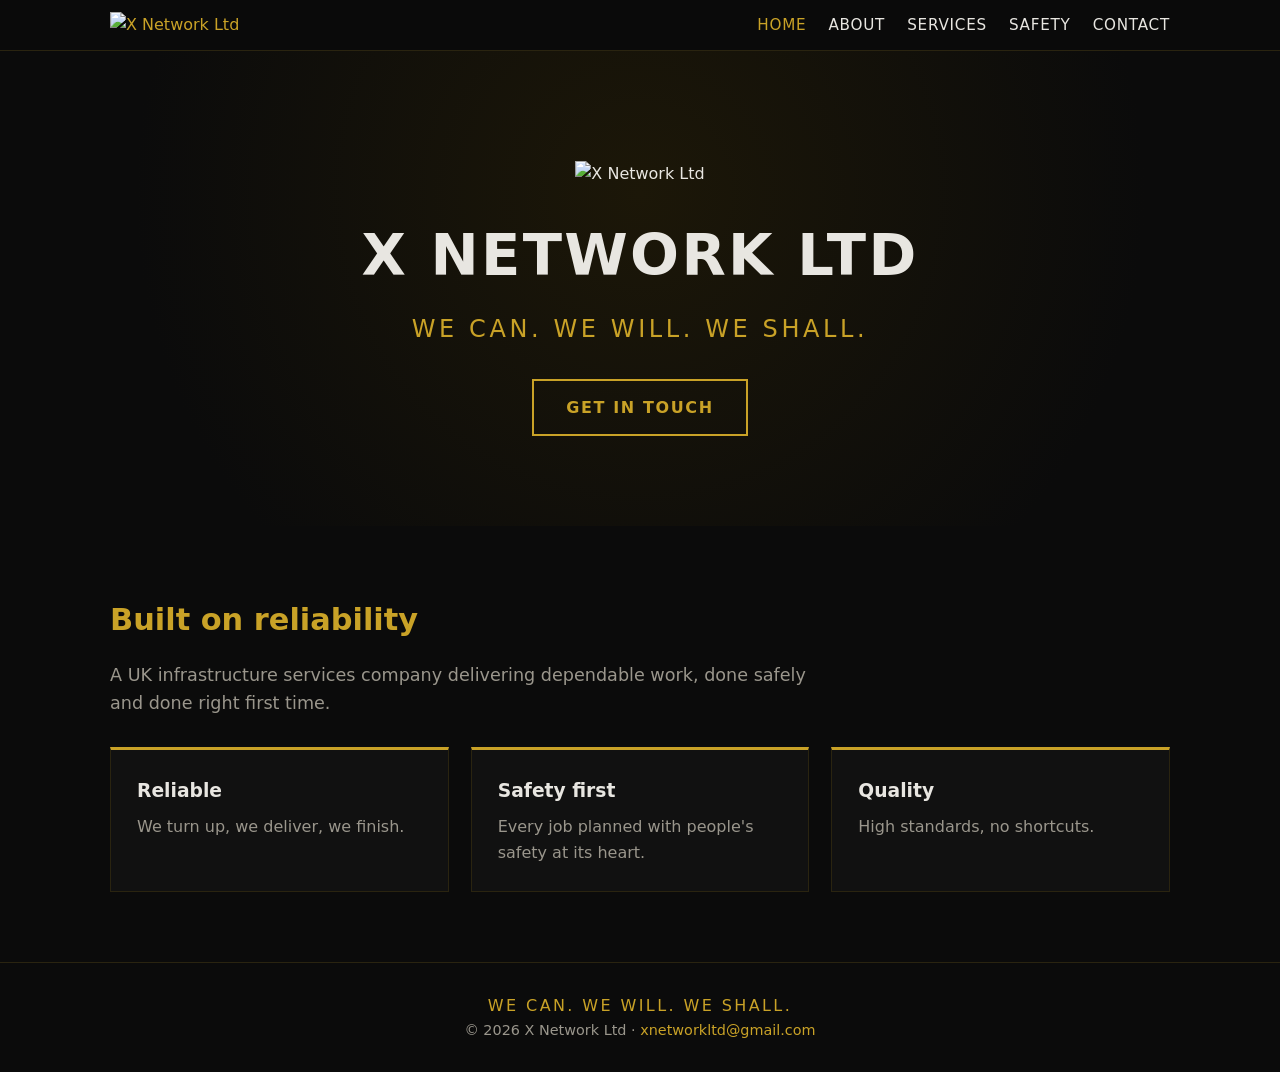
==== index.html @ 1fee2ac1 "Add X Network Ltd website" ====
<!doctype html><html lang="en-GB"><head><meta charset="utf-8"><meta name="viewport" content="width=device-width,initial-scale=1">
<title>Home | X Network Ltd</title><meta name="description" content="X Network Ltd. Reliable, safety-first infrastructure services. We can. We will. We shall.">
<link rel="icon" href="assets/logo.png"><link rel="stylesheet" href="assets/style.css">
<!-- X Ads pixel slot (account id: oftlz). Paste X's base pixel code here when Dave approves going live. Nothing loaded yet. -->
</head><body><header><div class="nav"><a href="index.html"><img src="assets/logo.png" alt="X Network Ltd"></a><ul><li><a href="index.html" class=on>Home</a></li><li><a href="about.html">About</a></li><li><a href="services.html">Services</a></li><li><a href="safety.html">Safety</a></li><li><a href="contact.html">Contact</a></li></ul></div></header>
<section class="hero"><img src="assets/logo.png" alt="X Network Ltd"><h1>X NETWORK LTD</h1><p class="motto">We can. We will. We shall.</p><a class="btn" href="contact.html">Get in touch</a></section><section class="wrap"><h2>Built on reliability</h2><p class="lead">A UK infrastructure services company delivering dependable work, done safely and done right first time.</p><div class=grid><div class="card"><h3>Reliable</h3><p>We turn up, we deliver, we finish.</p></div><div class="card"><h3>Safety first</h3><p>Every job planned with people's safety at its heart.</p></div><div class="card"><h3>Quality</h3><p>High standards, no shortcuts.</p></div></div></section>
<footer><p class="motto" style="font-size:1rem">We can. We will. We shall.</p><p>&copy; 2026 X Network Ltd &middot; <a href="mailto:xnetworkltd@gmail.com">xnetworkltd@gmail.com</a></p></footer></body></html>
---- assets/style.css ----
*{box-sizing:border-box;margin:0;padding:0}:root{--bk:#0b0b0b;--gd:#c9a227;--tx:#e8e6e1;--mu:#9a968c}
body{background:var(--bk);color:var(--tx);font-family:system-ui,-apple-system,Segoe UI,Roboto,Arial,sans-serif;line-height:1.6}
a{color:var(--gd);text-decoration:none}header{position:sticky;top:0;background:rgba(11,11,11,.95);border-bottom:1px solid #2a2410;z-index:9}
.nav{max-width:1100px;margin:auto;display:flex;align-items:center;justify-content:space-between;padding:12px 20px;flex-wrap:wrap;gap:10px}
.nav img{height:46px}.nav ul{list-style:none;display:flex;gap:22px;flex-wrap:wrap}.nav ul a{color:var(--tx);font-size:.95rem;letter-spacing:.05em;text-transform:uppercase}
.nav ul a:hover,.nav ul a.on{color:var(--gd)}
.hero{text-align:center;padding:110px 20px 90px;background:radial-gradient(circle at 50% 30%,#1c1708,#0b0b0b 70%)}
.hero img{width:min(320px,70%)}.hero h1{font-size:clamp(2rem,6vw,3.6rem);margin:24px 0 8px;letter-spacing:.04em}
.motto{color:var(--gd);font-size:clamp(1.1rem,3vw,1.5rem);letter-spacing:.15em;text-transform:uppercase}
.btn{display:inline-block;margin-top:30px;padding:14px 32px;border:2px solid var(--gd);color:var(--gd);text-transform:uppercase;letter-spacing:.1em;font-weight:600}
.btn:hover{background:var(--gd);color:var(--bk)}
section.wrap{max-width:1100px;margin:auto;padding:70px 20px}h2{color:var(--gd);font-size:1.9rem;margin-bottom:16px}
.grid{display:grid;grid-template-columns:repeat(auto-fit,minmax(240px,1fr));gap:22px;margin-top:30px}
.card{border:1px solid #2a2410;border-top:3px solid var(--gd);padding:26px;background:#111}.card h3{margin-bottom:8px}
.card p,.lead{color:var(--mu)}.lead{max-width:720px;font-size:1.1rem}
form{display:grid;gap:14px;max-width:560px;margin-top:24px}input,textarea{background:#141414;border:1px solid #333;color:var(--tx);padding:12px;font:inherit}
button{cursor:pointer;background:var(--gd);color:var(--bk);border:0;padding:14px;font-weight:700;text-transform:uppercase;letter-spacing:.1em}
footer{border-top:1px solid #2a2410;text-align:center;padding:30px 20px;color:var(--mu);font-size:.9rem}
@media(max-width:600px){.nav{justify-content:center}.nav ul{gap:14px;justify-content:center}.hero{padding:70px 16px}}
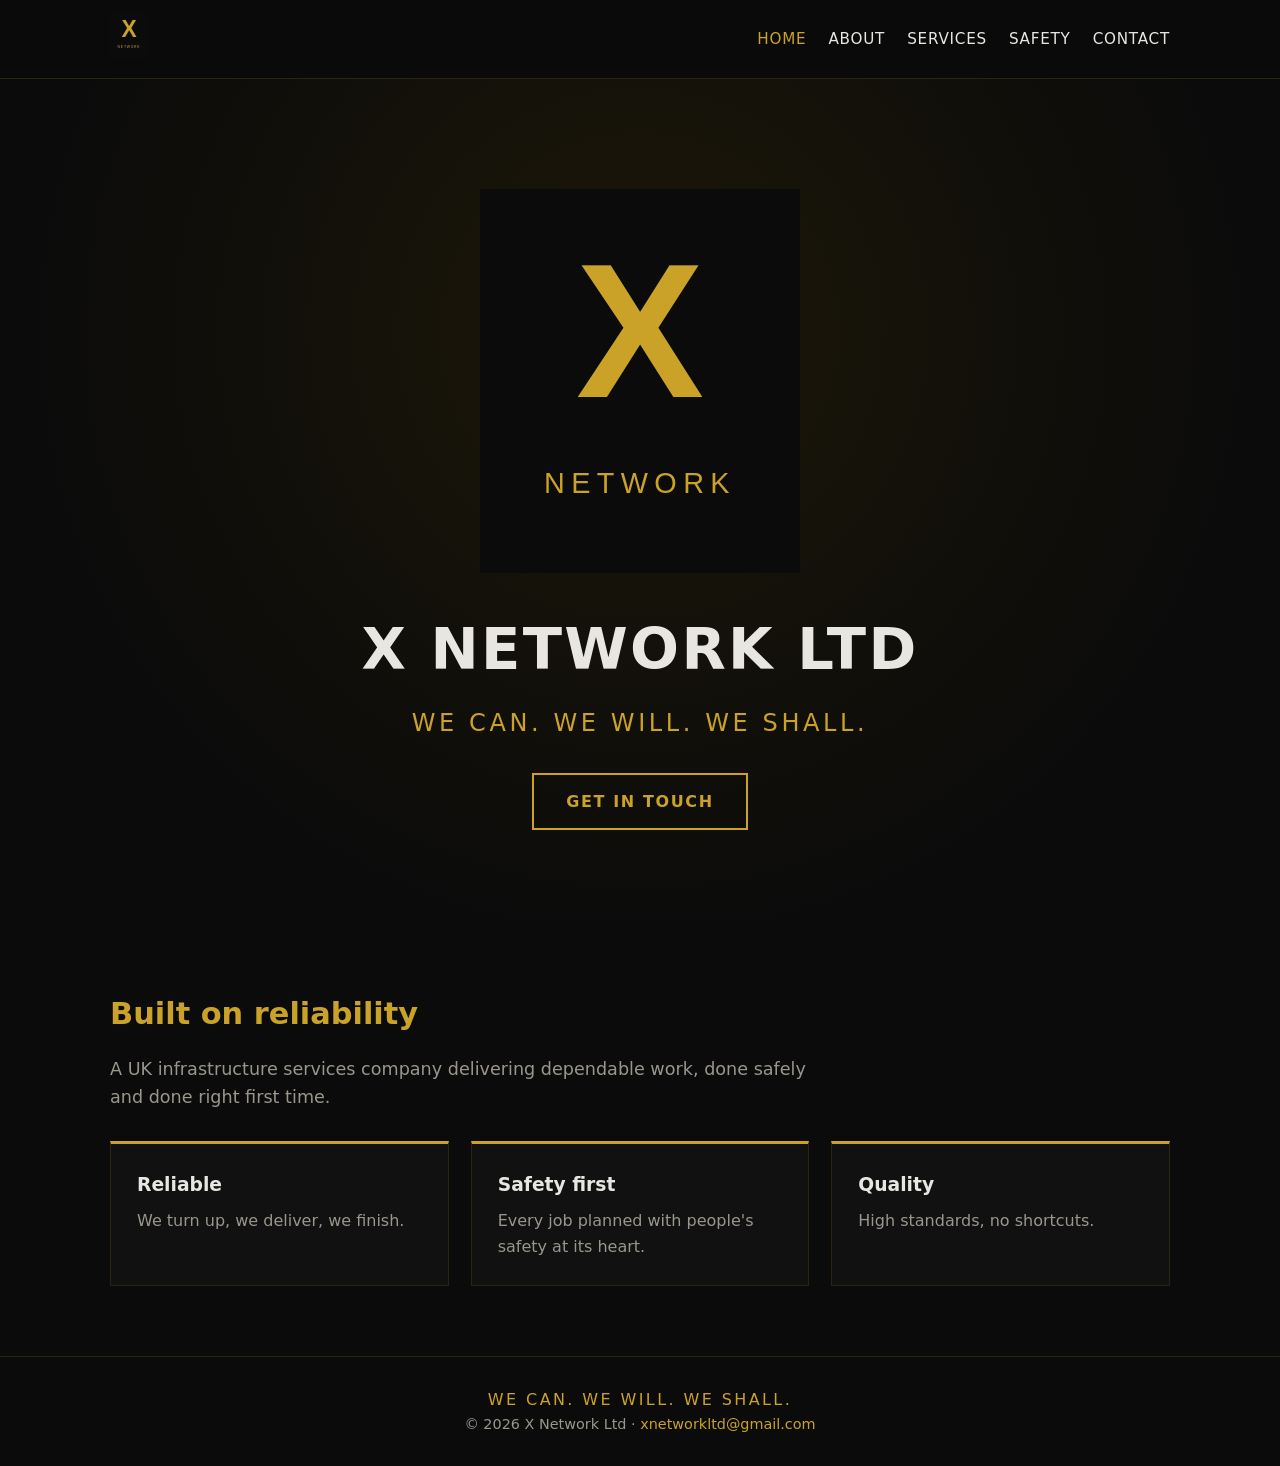
==== commit c6ea73b0: "Use SVG logo for GitHub Pages" ====
--- a/index.html
+++ b/index.html
@@ -1,7 +1,7 @@
 <!doctype html><html lang="en-GB"><head><meta charset="utf-8"><meta name="viewport" content="width=device-width,initial-scale=1">
 <title>Home | X Network Ltd</title><meta name="description" content="X Network Ltd. Reliable, safety-first infrastructure services. We can. We will. We shall.">
-<link rel="icon" href="assets/logo.png"><link rel="stylesheet" href="assets/style.css">
+<link rel="icon" href="assets/logo.svg"><link rel="stylesheet" href="assets/style.css">
 <!-- X Ads pixel slot (account id: oftlz). Paste X's base pixel code here when Dave approves going live. Nothing loaded yet. -->
-</head><body><header><div class="nav"><a href="index.html"><img src="assets/logo.png" alt="X Network Ltd"></a><ul><li><a href="index.html" class=on>Home</a></li><li><a href="about.html">About</a></li><li><a href="services.html">Services</a></li><li><a href="safety.html">Safety</a></li><li><a href="contact.html">Contact</a></li></ul></div></header>
-<section class="hero"><img src="assets/logo.png" alt="X Network Ltd"><h1>X NETWORK LTD</h1><p class="motto">We can. We will. We shall.</p><a class="btn" href="contact.html">Get in touch</a></section><section class="wrap"><h2>Built on reliability</h2><p class="lead">A UK infrastructure services company delivering dependable work, done safely and done right first time.</p><div class=grid><div class="card"><h3>Reliable</h3><p>We turn up, we deliver, we finish.</p></div><div class="card"><h3>Safety first</h3><p>Every job planned with people's safety at its heart.</p></div><div class="card"><h3>Quality</h3><p>High standards, no shortcuts.</p></div></div></section>
+</head><body><header><div class="nav"><a href="index.html"><img src="assets/logo.svg" alt="X Network Ltd"></a><ul><li><a href="index.html" class=on>Home</a></li><li><a href="about.html">About</a></li><li><a href="services.html">Services</a></li><li><a href="safety.html">Safety</a></li><li><a href="contact.html">Contact</a></li></ul></div></header>
+<section class="hero"><img src="assets/logo.svg" alt="X Network Ltd"><h1>X NETWORK LTD</h1><p class="motto">We can. We will. We shall.</p><a class="btn" href="contact.html">Get in touch</a></section><section class="wrap"><h2>Built on reliability</h2><p class="lead">A UK infrastructure services company delivering dependable work, done safely and done right first time.</p><div class=grid><div class="card"><h3>Reliable</h3><p>We turn up, we deliver, we finish.</p></div><div class="card"><h3>Safety first</h3><p>Every job planned with people's safety at its heart.</p></div><div class="card"><h3>Quality</h3><p>High standards, no shortcuts.</p></div></div></section>
 <footer><p class="motto" style="font-size:1rem">We can. We will. We shall.</p><p>&copy; 2026 X Network Ltd &middot; <a href="mailto:xnetworkltd@gmail.com">xnetworkltd@gmail.com</a></p></footer></body></html>
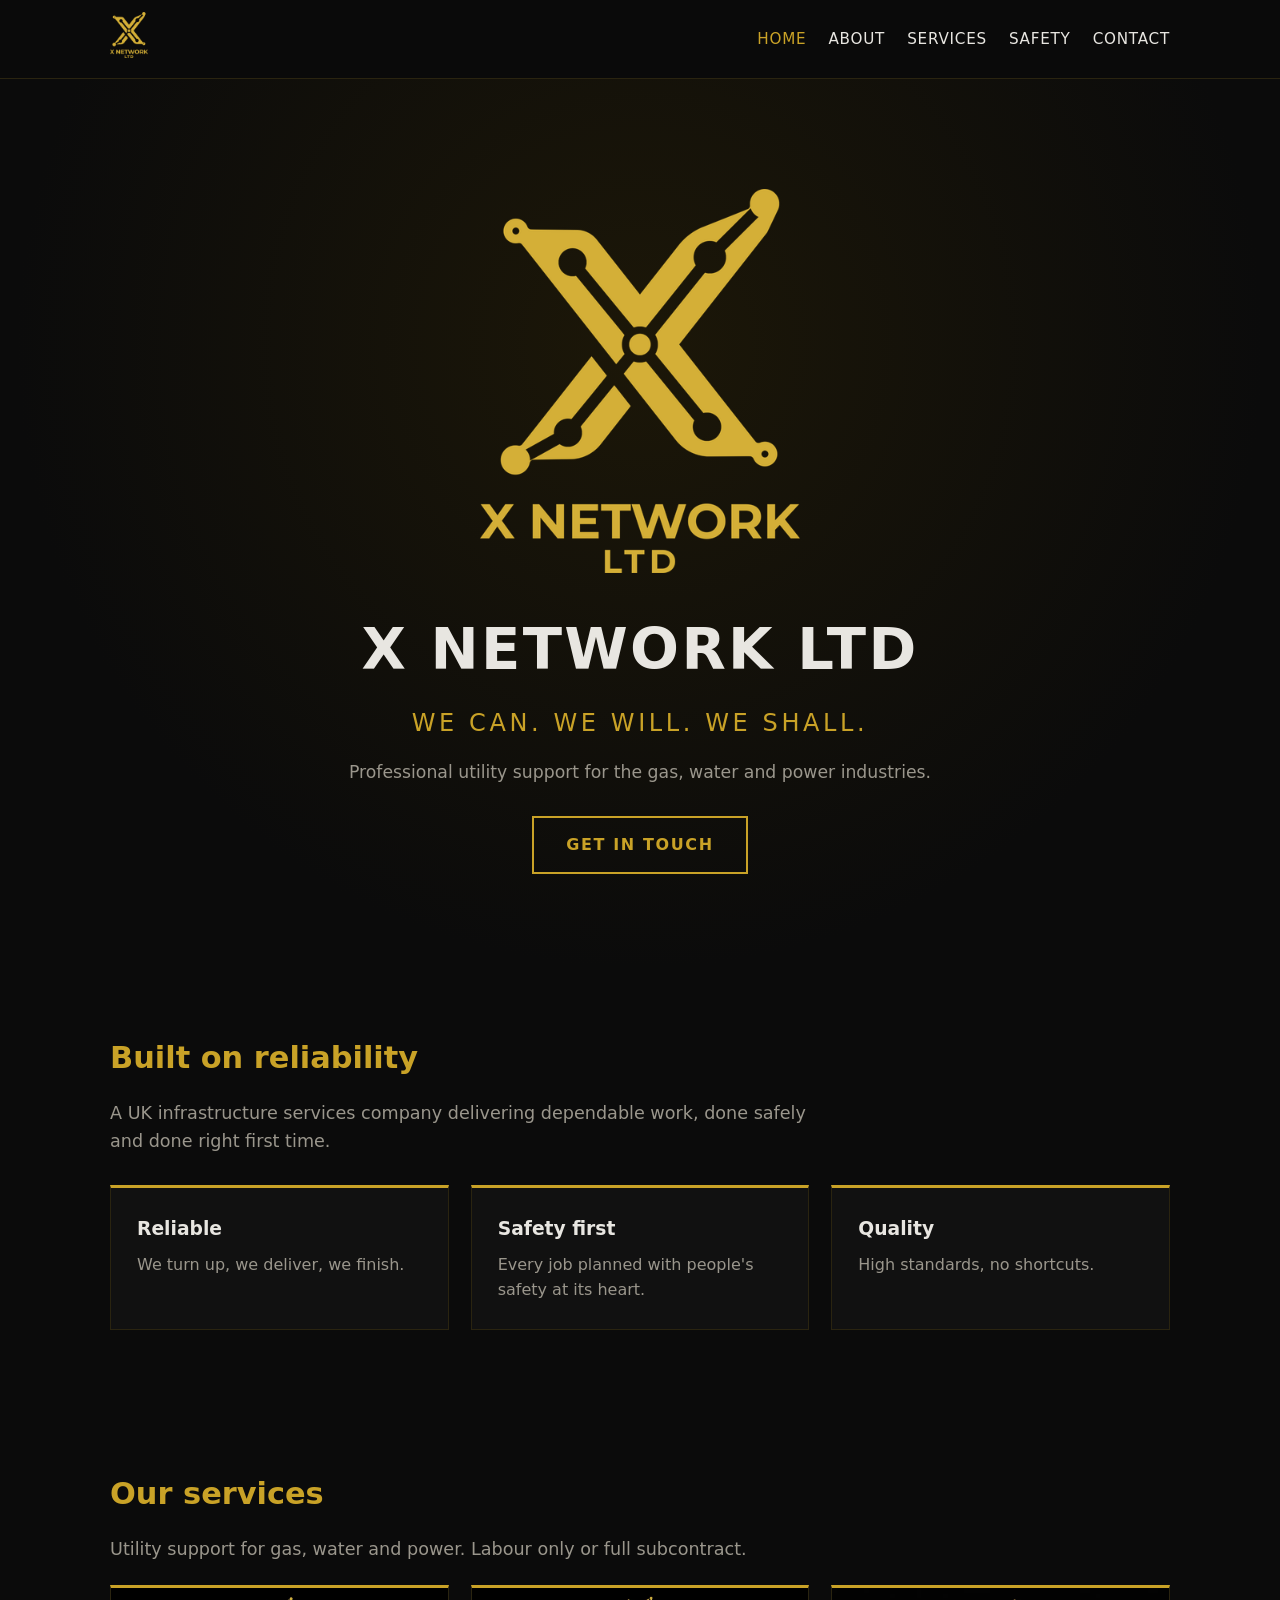
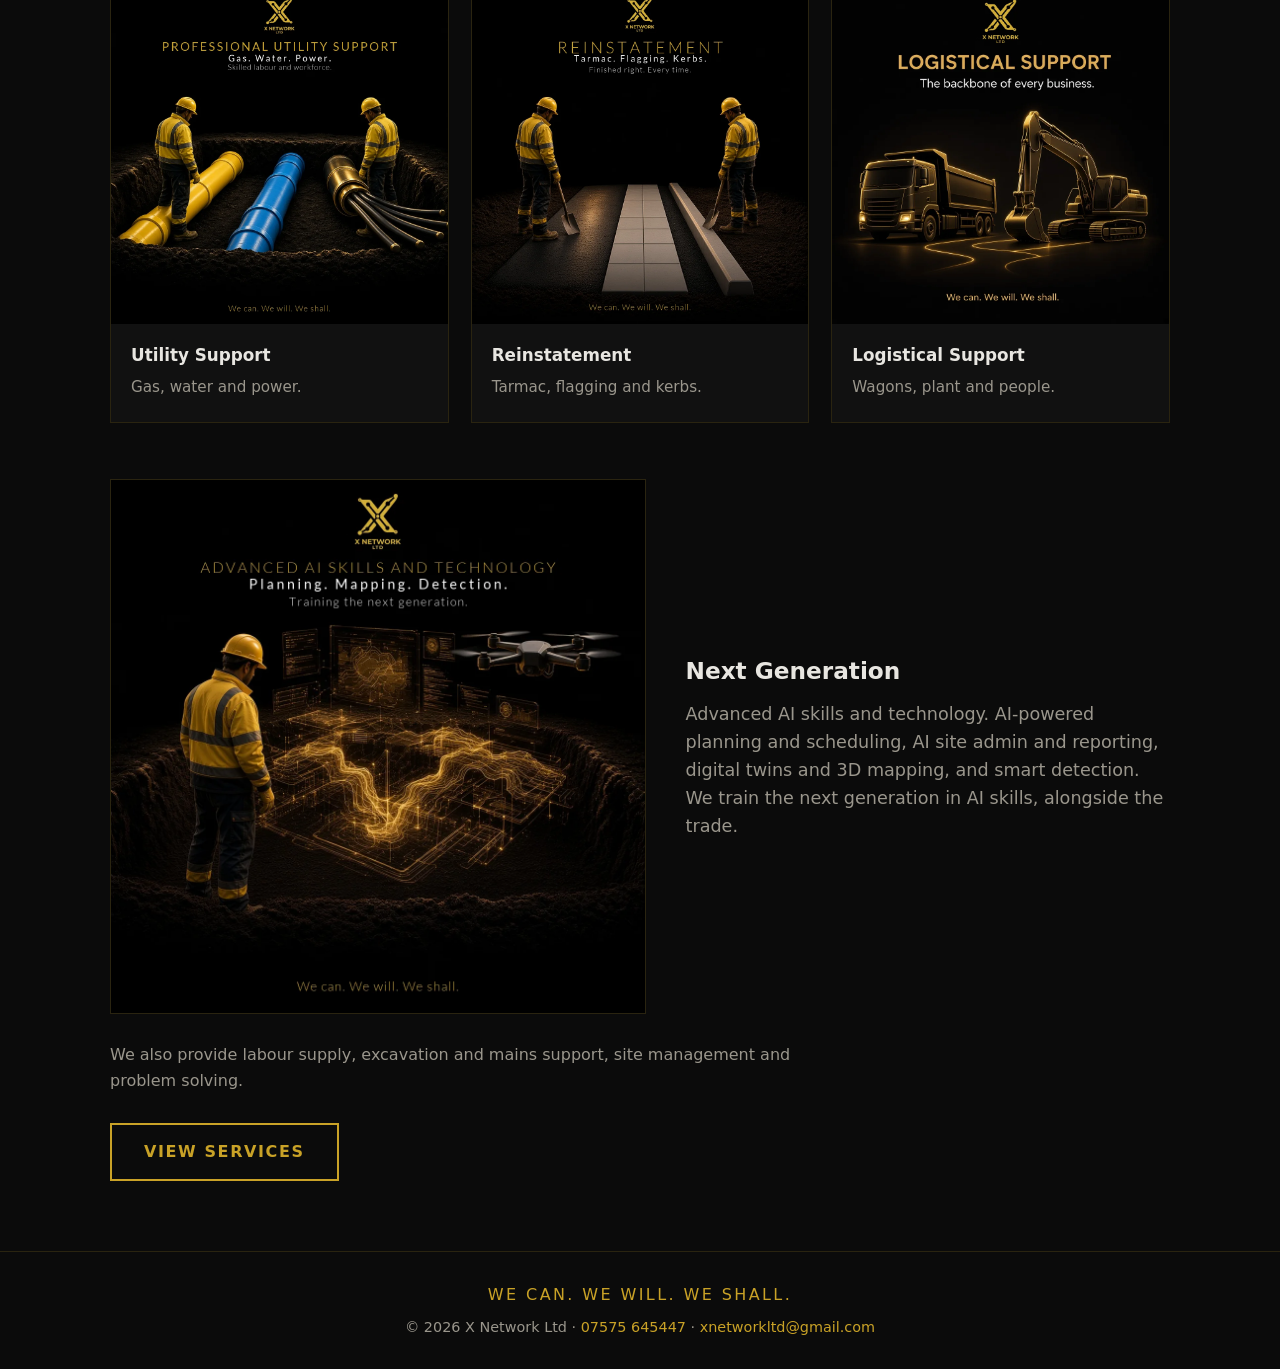
==== commit e38f4138: "Website upgrade: utility services pages" ====
--- a/index.html
+++ b/index.html
@@ -1,7 +1,72 @@
-<!doctype html><html lang="en-GB"><head><meta charset="utf-8"><meta name="viewport" content="width=device-width,initial-scale=1">
-<title>Home | X Network Ltd</title><meta name="description" content="X Network Ltd. Reliable, safety-first infrastructure services. We can. We will. We shall.">
-<link rel="icon" href="assets/logo.svg"><link rel="stylesheet" href="assets/style.css">
+<!doctype html>
+<html lang="en-GB">
+<head>
+<meta charset="utf-8">
+<meta name="viewport" content="width=device-width,initial-scale=1">
+<title>Home | X Network Ltd</title>
+<meta name="description" content="X Network Ltd. Reliable, safety-first infrastructure services. We can. We will. We shall.">
+<link rel="icon" href="assets/logo.png">
+<link rel="stylesheet" href="assets/style.css">
 <!-- X Ads pixel slot (account id: oftlz). Paste X's base pixel code here when Dave approves going live. Nothing loaded yet. -->
-</head><body><header><div class="nav"><a href="index.html"><img src="assets/logo.svg" alt="X Network Ltd"></a><ul><li><a href="index.html" class=on>Home</a></li><li><a href="about.html">About</a></li><li><a href="services.html">Services</a></li><li><a href="safety.html">Safety</a></li><li><a href="contact.html">Contact</a></li></ul></div></header>
-<section class="hero"><img src="assets/logo.svg" alt="X Network Ltd"><h1>X NETWORK LTD</h1><p class="motto">We can. We will. We shall.</p><a class="btn" href="contact.html">Get in touch</a></section><section class="wrap"><h2>Built on reliability</h2><p class="lead">A UK infrastructure services company delivering dependable work, done safely and done right first time.</p><div class=grid><div class="card"><h3>Reliable</h3><p>We turn up, we deliver, we finish.</p></div><div class="card"><h3>Safety first</h3><p>Every job planned with people's safety at its heart.</p></div><div class="card"><h3>Quality</h3><p>High standards, no shortcuts.</p></div></div></section>
-<footer><p class="motto" style="font-size:1rem">We can. We will. We shall.</p><p>&copy; 2026 X Network Ltd &middot; <a href="mailto:xnetworkltd@gmail.com">xnetworkltd@gmail.com</a></p></footer></body></html>+</head>
+<body>
+<header><div class="nav"><a href="index.html"><img src="assets/logo.png" alt="X Network Ltd"></a><ul>
+<li><a href="index.html" class="on">Home</a></li>
+<li><a href="about.html">About</a></li>
+<li><a href="services.html">Services</a></li>
+<li><a href="safety.html">Safety</a></li>
+<li><a href="contact.html">Contact</a></li>
+</ul></div></header>
+<section class="hero">
+<img src="assets/logo.png" alt="X Network Ltd">
+<h1>X NETWORK LTD</h1>
+<p class="motto">We can. We will. We shall.</p>
+<p class="tagline">Professional utility support for the gas, water and power industries.</p>
+<a class="btn" href="contact.html">Get in touch</a>
+</section>
+<section class="wrap">
+<h2>Built on reliability</h2>
+<p class="lead">A UK infrastructure services company delivering dependable work, done safely and done right first time.</p>
+<div class="grid">
+<div class="card"><h3>Reliable</h3><p>We turn up, we deliver, we finish.</p></div>
+<div class="card"><h3>Safety first</h3><p>Every job planned with people's safety at its heart.</p></div>
+<div class="card"><h3>Quality</h3><p>High standards, no shortcuts.</p></div>
+</div>
+</section>
+<section class="wrap" id="our-services">
+<h2>Our services</h2>
+<p class="lead">Utility support for gas, water and power. Labour only or full subcontract.</p>
+<div class="photo-grid">
+<a class="teaser-link" href="services.html#utility"><article class="photo-card"><picture>
+<source type="image/webp" srcset="assets/utility-support-hero.webp">
+<img src="assets/utility-support-hero.jpg" alt="Utility support for gas, water and power" width="1080" height="1080" loading="lazy">
+</picture>
+<div class="pad"><h3>Utility Support</h3><p>Gas, water and power.</p></div></article></a>
+<a class="teaser-link" href="services.html#reinstatement"><article class="photo-card"><picture>
+<source type="image/webp" srcset="assets/reinstatement-hero.webp">
+<img src="assets/reinstatement-hero.jpg" alt="Reinstatement: tarmac, flagging and kerbs" width="1080" height="1080" loading="lazy">
+</picture>
+<div class="pad"><h3>Reinstatement</h3><p>Tarmac, flagging and kerbs.</p></div></article></a>
+<a class="teaser-link" href="services.html#logistical"><article class="photo-card"><picture>
+<source type="image/webp" srcset="assets/logistical-support.webp">
+<img src="assets/logistical-support.jpg" alt="Logistical support" width="1080" height="1080" loading="lazy">
+</picture>
+<div class="pad"><h3>Logistical Support</h3><p>Wagons, plant and people.</p></div></article></a>
+</div>
+<div class="feature svc-block" id="next-generation">
+<div class="feature-media"><picture>
+<source type="image/webp" srcset="assets/next-generation.webp">
+<img src="assets/next-generation.jpg" alt="Advanced AI skills and technology" width="1080" height="1080" loading="lazy">
+</picture></div>
+<div class="feature-copy">
+<h3>Next Generation</h3>
+<p class="lead">Advanced AI skills and technology. AI-powered planning and scheduling, AI site admin and reporting, digital twins and 3D mapping, and smart detection. We train the next generation in AI skills, alongside the trade.</p>
+</div>
+</div>
+<p class="more">We also provide labour supply, excavation and mains support, site management and problem solving.</p>
+<a class="btn" href="services.html">View services</a>
+</section>
+<footer><p class="motto">We can. We will. We shall.</p>
+<p>&copy; 2026 X Network Ltd &middot; <a href="tel:+447575645447">07575 645447</a> &middot; <a href="mailto:xnetworkltd@gmail.com">xnetworkltd@gmail.com</a></p></footer>
+</body>
+</html>
--- a/assets/style.css
+++ b/assets/style.css
@@ -16,4 +16,35 @@
 form{display:grid;gap:14px;max-width:560px;margin-top:24px}input,textarea{background:#141414;border:1px solid #333;color:var(--tx);padding:12px;font:inherit}
 button{cursor:pointer;background:var(--gd);color:var(--bk);border:0;padding:14px;font-weight:700;text-transform:uppercase;letter-spacing:.1em}
 footer{border-top:1px solid #2a2410;text-align:center;padding:30px 20px;color:var(--mu);font-size:.9rem}
-@media(max-width:600px){.nav{justify-content:center}.nav ul{gap:14px;justify-content:center}.hero{padding:70px 16px}}+@media(max-width:600px){.nav{justify-content:center}.nav ul{gap:14px;justify-content:center}.hero{padding:70px 16px}}
+
+/* Services upgrade 17 Nov 2026 — preview only */
+.hero .tagline{margin:16px auto 0;color:var(--mu);font-size:1.08rem;max-width:640px}
+.feature{display:grid;grid-template-columns:minmax(0,1.05fr) minmax(0,.95fr);gap:40px;align-items:center;margin:28px 0 10px}
+.feature.reverse{grid-template-columns:minmax(0,.95fr) minmax(0,1.05fr)}
+.feature.reverse .feature-copy{order:-1}
+.feature-media{border:1px solid #2a2410;background:#0b0b0b;overflow:hidden}
+.feature-media img,.photo-card img{width:100%;height:auto;display:block;aspect-ratio:1/1;object-fit:cover;background:#0b0b0b}
+.feature-copy h3{font-size:1.45rem;margin-bottom:10px}
+.photo-grid{display:grid;grid-template-columns:repeat(3,minmax(0,1fr));gap:22px;margin-top:22px}
+.photo-grid.two{grid-template-columns:repeat(2,minmax(0,1fr))}
+.photo-card{border:1px solid #2a2410;border-top:3px solid var(--gd);background:#111;overflow:hidden}
+.photo-card .pad{padding:18px 20px 22px}
+.photo-card h3{margin-bottom:6px;font-size:1.05rem}
+.photo-card p{color:var(--mu);font-size:.95rem}
+.svc-block{margin-top:56px}
+.cta{text-align:center;border:1px solid #2a2410;border-top:3px solid var(--gd);background:#111;padding:48px 24px;margin-top:56px}
+.cta h2{margin-bottom:12px}
+.cta .contact-lines{margin:22px 0 6px;font-size:1.15rem;color:var(--tx);display:flex;flex-wrap:wrap;gap:8px 28px;justify-content:center}
+.cta .contact-lines a{color:var(--gd)}
+.btn.solid{background:var(--gd);color:var(--bk);margin-top:22px}
+.btn.solid:hover{background:transparent;color:var(--gd)}
+.teaser-link{display:block;color:inherit}
+.teaser-link:hover .photo-card{border-color:var(--gd)}
+.more{margin-top:28px;color:var(--mu);max-width:720px}
+footer .motto{font-size:1rem;margin-bottom:8px}
+@media(max-width:800px){
+  .feature,.feature.reverse{grid-template-columns:1fr;gap:22px}
+  .feature .feature-copy,.feature.reverse .feature-copy{order:-1}
+  .photo-grid,.photo-grid.two{grid-template-columns:1fr}
+}
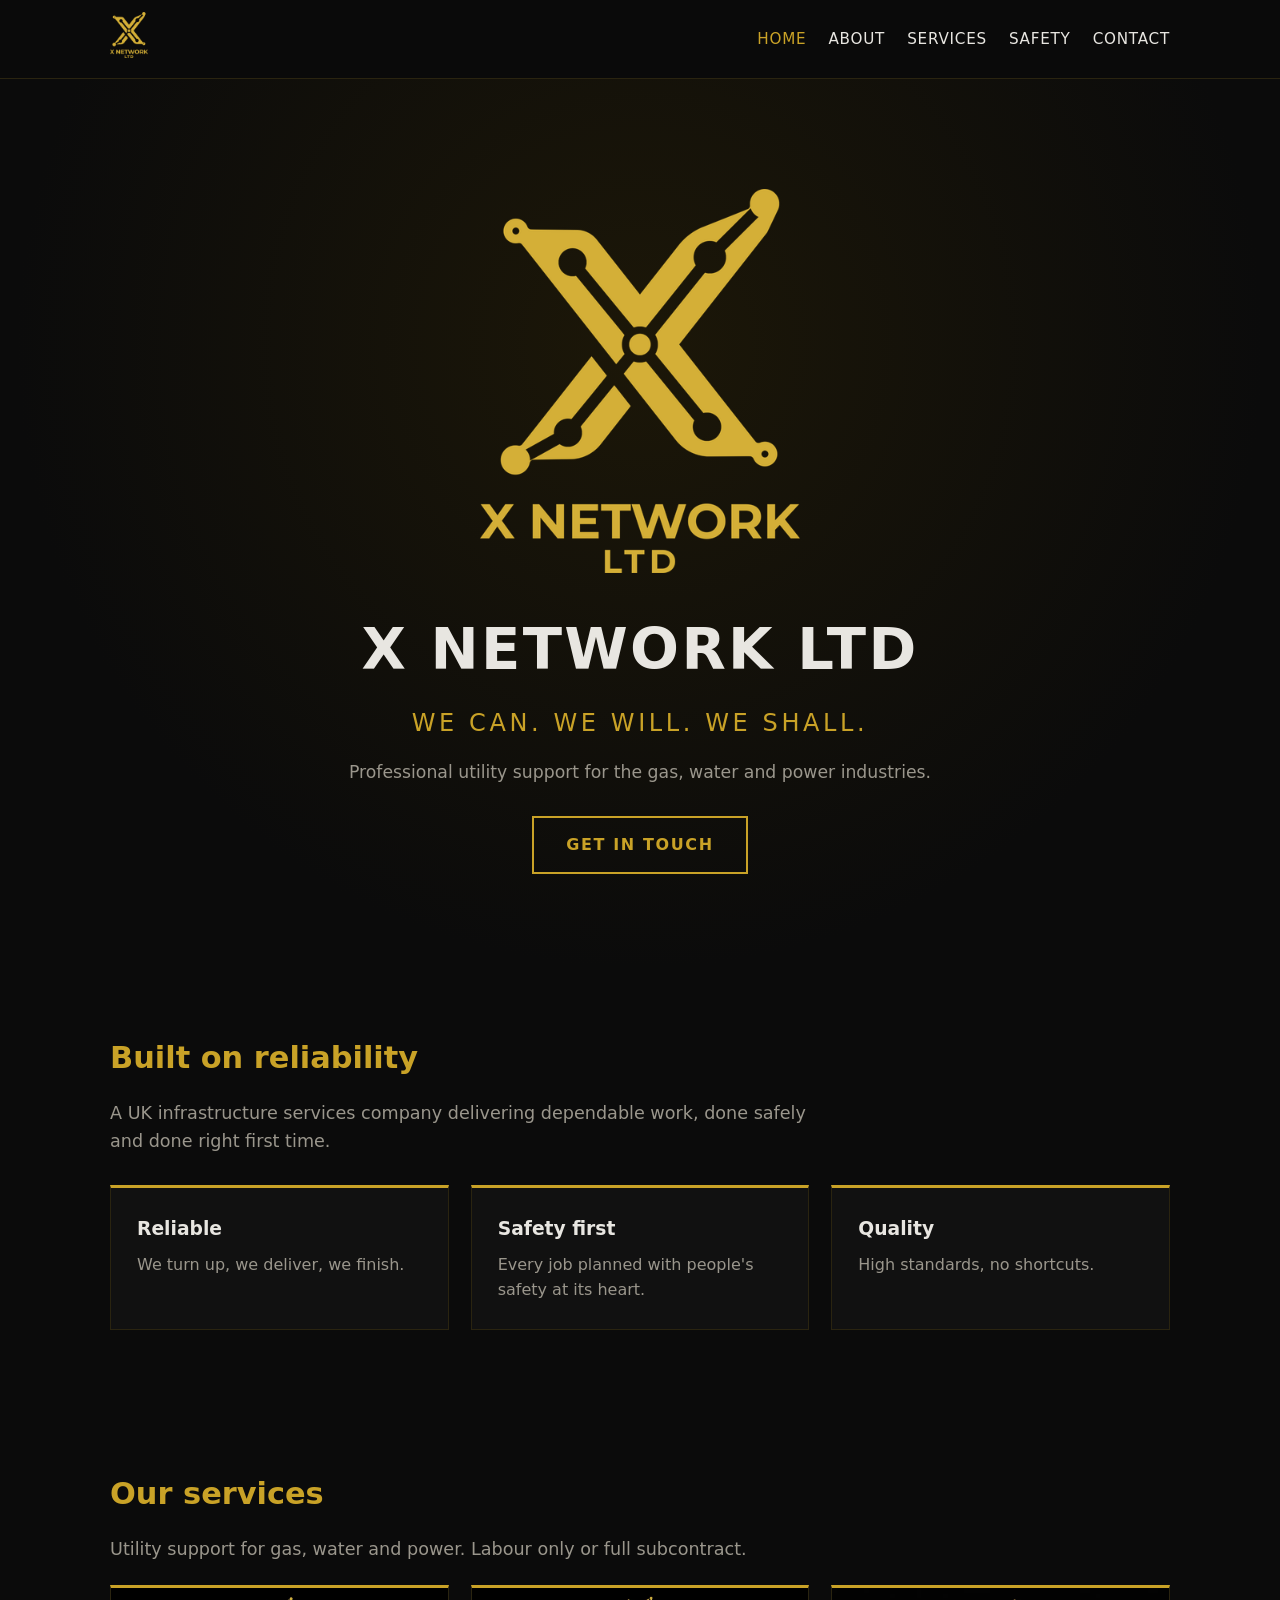
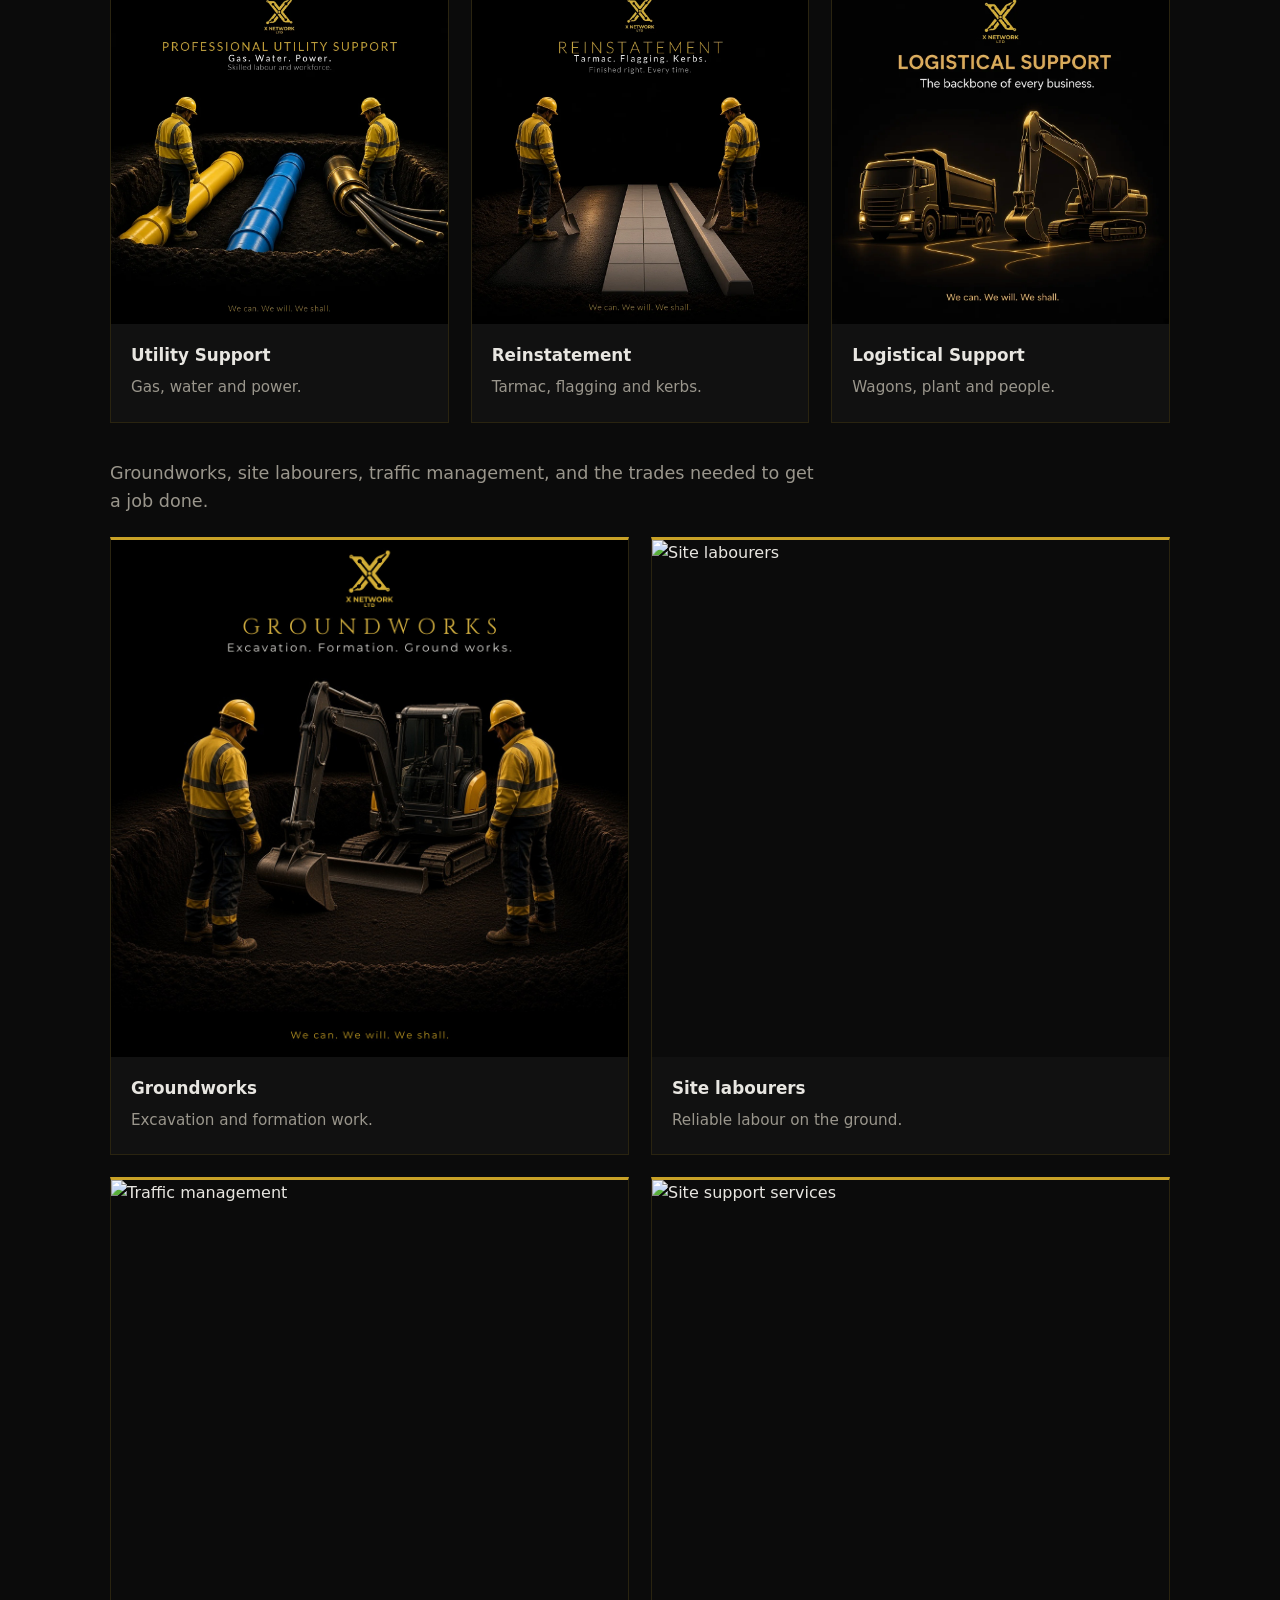
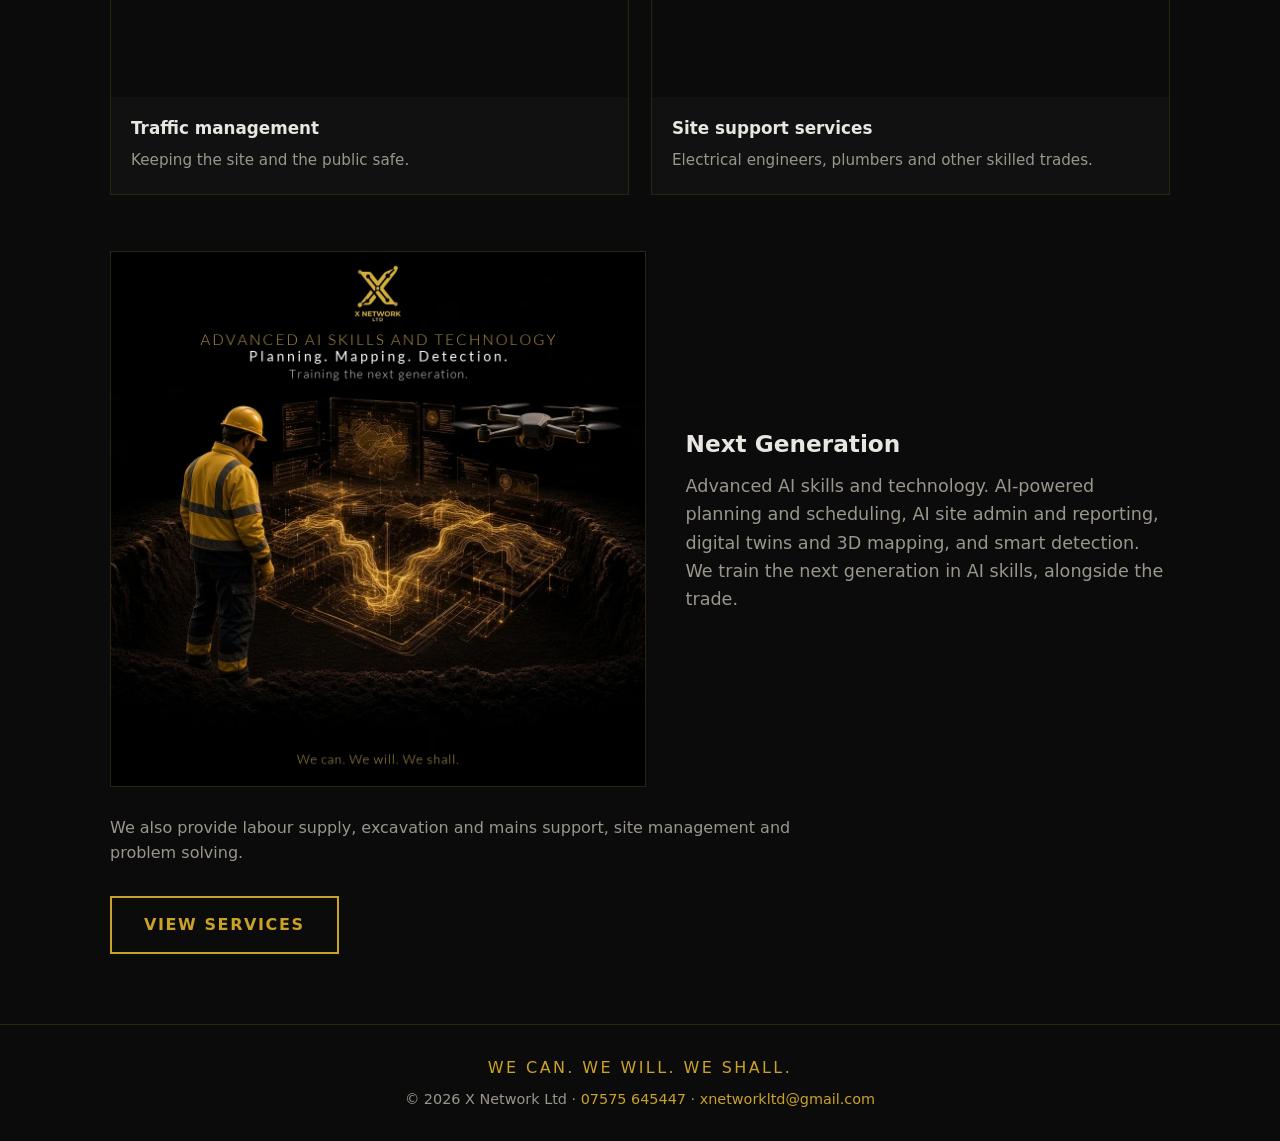
==== commit d3782de9: "Add groundworks, site labourers, traffic management and site support services" ====
--- a/index.html
+++ b/index.html
@@ -53,6 +53,30 @@
 </picture>
 <div class="pad"><h3>Logistical Support</h3><p>Wagons, plant and people.</p></div></article></a>
 </div>
+
+<p class="lead follow-on">Groundworks, site labourers, traffic management, and the trades needed to get a job done.</p>
+<div class="photo-grid two">
+<a class="teaser-link" href="services.html#groundworks"><article class="photo-card"><picture>
+<source type="image/svg+xml" srcset="assets/groundworks.svg">
+<img src="assets/groundworks.svg" alt="Groundworks" width="1080" height="1080" loading="lazy">
+</picture>
+<div class="pad"><h3>Groundworks</h3><p>Excavation and formation work.</p></div></article></a>
+<a class="teaser-link" href="services.html#site-labourers"><article class="photo-card"><picture>
+<source type="image/svg+xml" srcset="assets/site-labourers.svg">
+<img src="assets/site-labourers.svg" alt="Site labourers" width="1080" height="1080" loading="lazy">
+</picture>
+<div class="pad"><h3>Site labourers</h3><p>Reliable labour on the ground.</p></div></article></a>
+<a class="teaser-link" href="services.html#traffic-management"><article class="photo-card"><picture>
+<source type="image/svg+xml" srcset="assets/traffic-management.svg">
+<img src="assets/traffic-management.svg" alt="Traffic management" width="1080" height="1080" loading="lazy">
+</picture>
+<div class="pad"><h3>Traffic management</h3><p>Keeping the site and the public safe.</p></div></article></a>
+<a class="teaser-link" href="services.html#site-support-trades"><article class="photo-card"><picture>
+<source type="image/svg+xml" srcset="assets/site-support-trades.svg">
+<img src="assets/site-support-trades.svg" alt="Site support services" width="1080" height="1080" loading="lazy">
+</picture>
+<div class="pad"><h3>Site support services</h3><p>Electrical engineers, plumbers and other skilled trades.</p></div></article></a>
+</div>
 <div class="feature svc-block" id="next-generation">
 <div class="feature-media"><picture>
 <source type="image/webp" srcset="assets/next-generation.webp">
--- a/assets/style.css
+++ b/assets/style.css
@@ -48,3 +48,8 @@
   .feature .feature-copy,.feature.reverse .feature-copy{order:-1}
   .photo-grid,.photo-grid.two{grid-template-columns:1fr}
 }
+
+/* 22 Nov 2026 — site support block */
+.svc-block > h3{font-size:1.45rem;margin-bottom:10px}
+.svc-block > .lead{margin-bottom:8px}
+.follow-on{margin-top:36px}
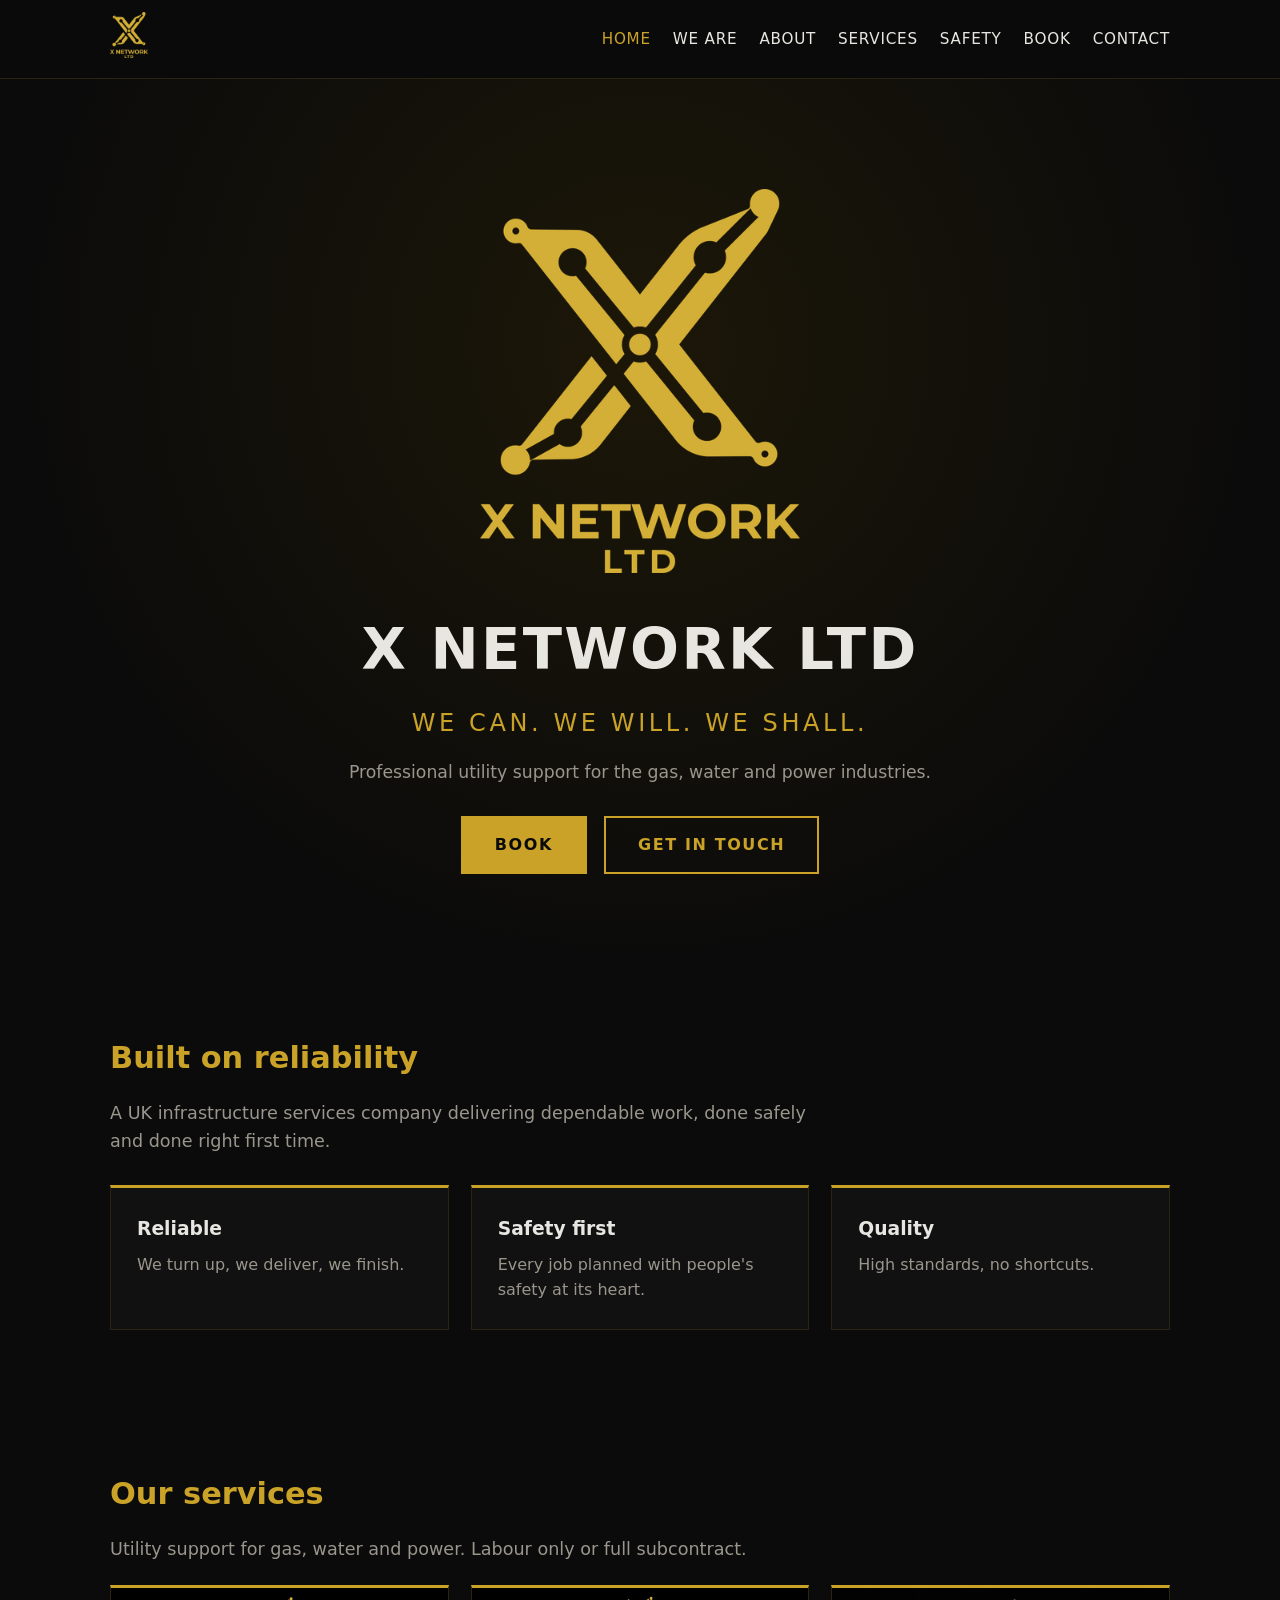
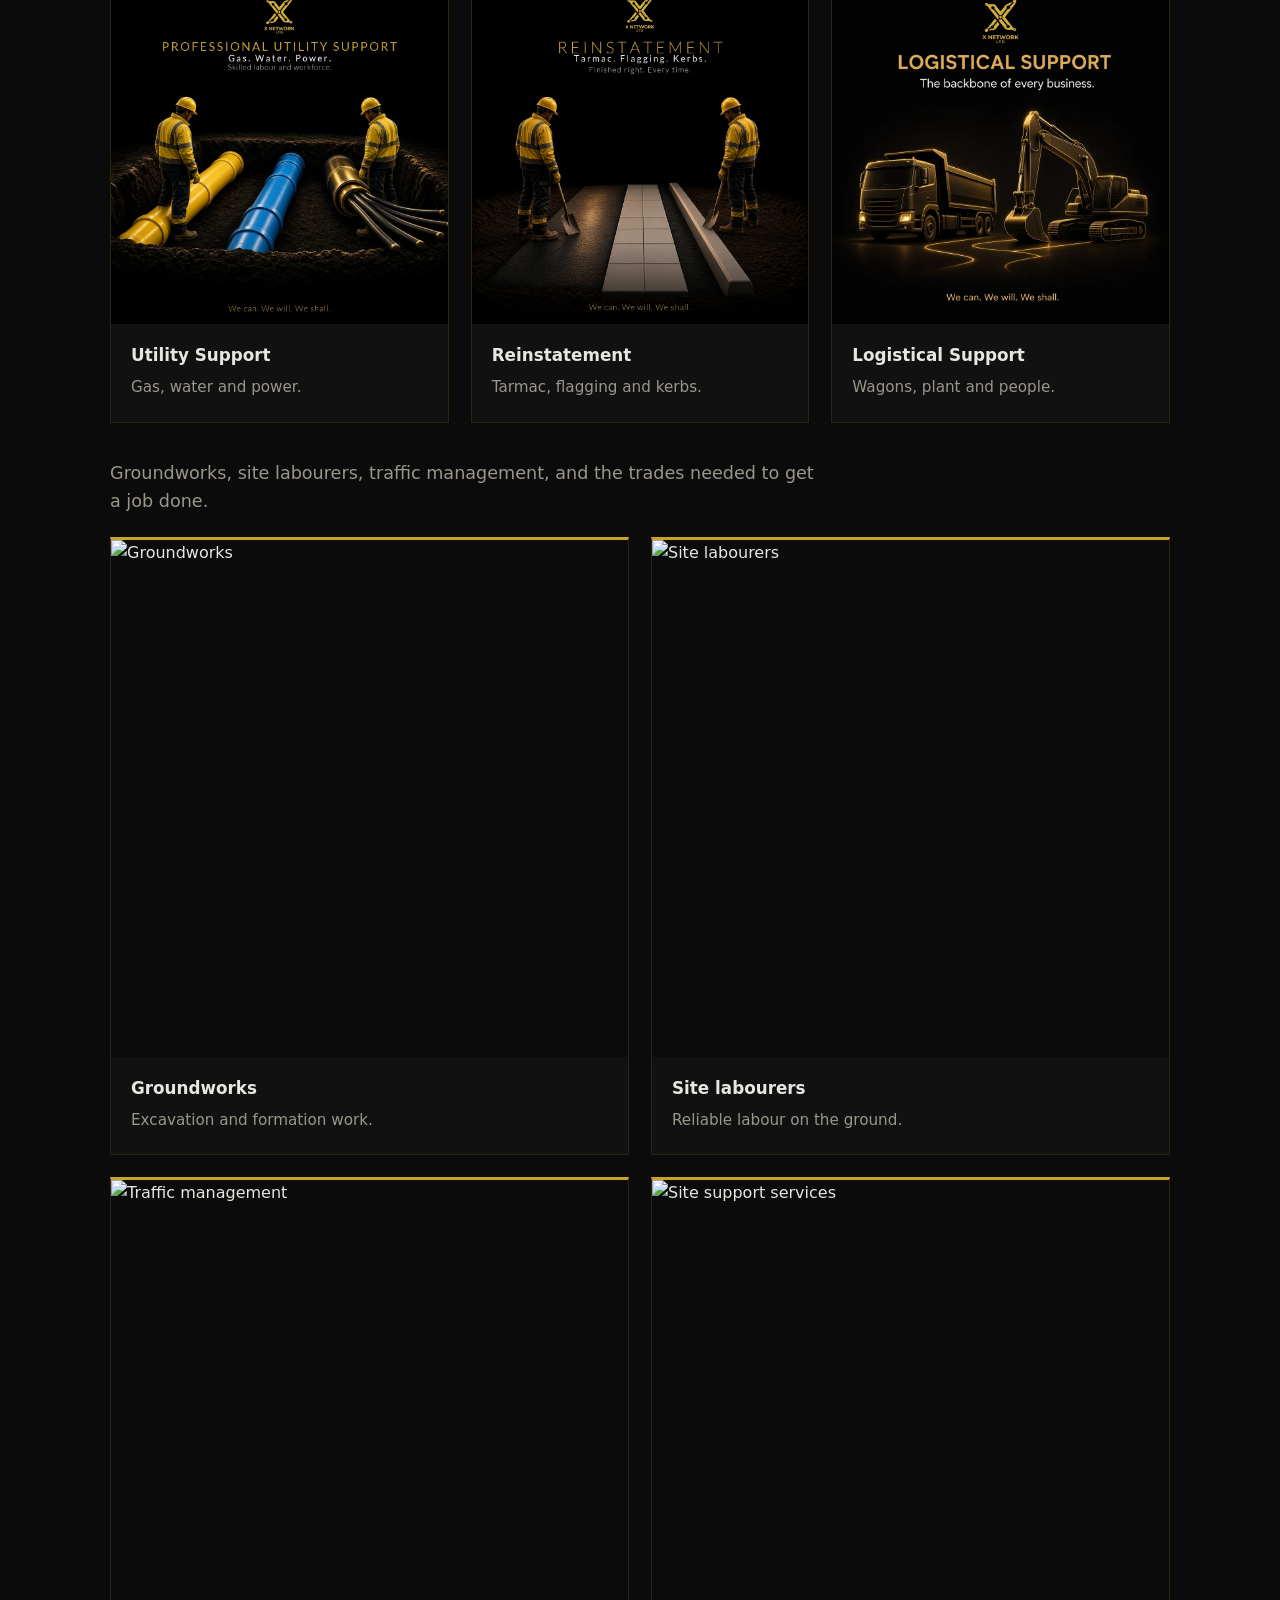
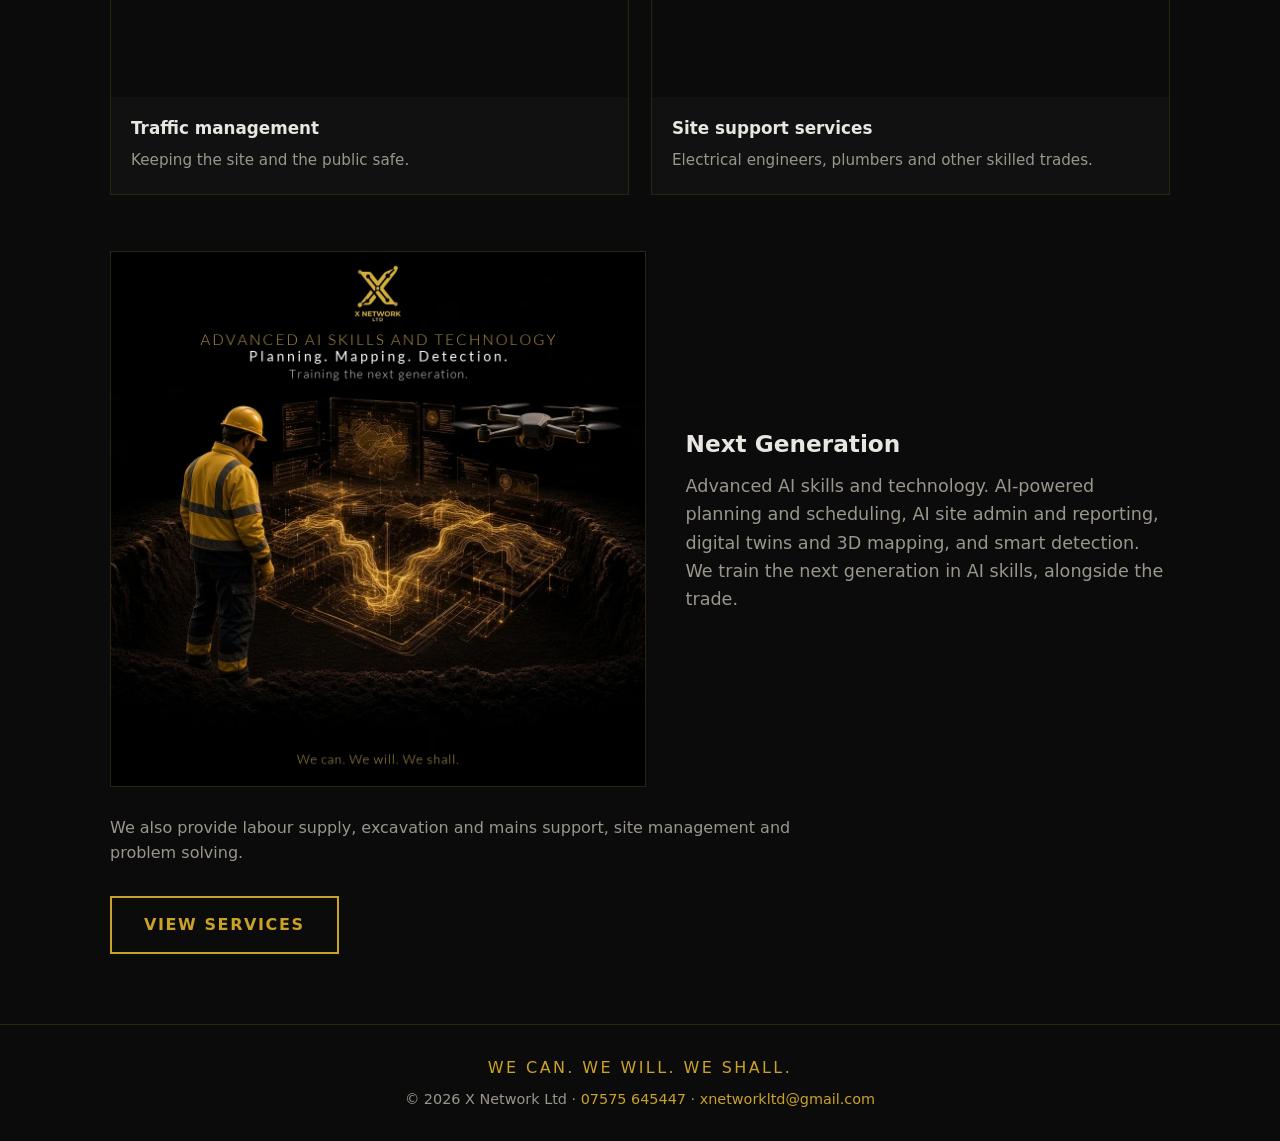
==== commit 6036b36c: "Add We are and Book nav links on remaining pages" ====
--- a/index.html
+++ b/index.html
@@ -12,9 +12,11 @@
 <body>
 <header><div class="nav"><a href="index.html"><img src="assets/logo.png" alt="X Network Ltd"></a><ul>
 <li><a href="index.html" class="on">Home</a></li>
+<li><a href="we-are.html">We are</a></li>
 <li><a href="about.html">About</a></li>
 <li><a href="services.html">Services</a></li>
 <li><a href="safety.html">Safety</a></li>
+<li><a href="book.html">Book</a></li>
 <li><a href="contact.html">Contact</a></li>
 </ul></div></header>
 <section class="hero">
@@ -22,6 +24,7 @@
 <h1>X NETWORK LTD</h1>
 <p class="motto">We can. We will. We shall.</p>
 <p class="tagline">Professional utility support for the gas, water and power industries.</p>
+<a class="btn solid" href="book.html">Book</a>
 <a class="btn" href="contact.html">Get in touch</a>
 </section>
 <section class="wrap">
@@ -57,23 +60,23 @@
 <p class="lead follow-on">Groundworks, site labourers, traffic management, and the trades needed to get a job done.</p>
 <div class="photo-grid two">
 <a class="teaser-link" href="services.html#groundworks"><article class="photo-card"><picture>
-<source type="image/svg+xml" srcset="assets/groundworks.svg">
-<img src="assets/groundworks.svg" alt="Groundworks" width="1080" height="1080" loading="lazy">
+<source type="image/webp" srcset="assets/groundworks.webp">
+<img src="assets/groundworks.jpg" alt="Groundworks" width="1080" height="1080" loading="lazy">
 </picture>
 <div class="pad"><h3>Groundworks</h3><p>Excavation and formation work.</p></div></article></a>
 <a class="teaser-link" href="services.html#site-labourers"><article class="photo-card"><picture>
-<source type="image/svg+xml" srcset="assets/site-labourers.svg">
-<img src="assets/site-labourers.svg" alt="Site labourers" width="1080" height="1080" loading="lazy">
+<source type="image/webp" srcset="assets/site-labourers.webp">
+<img src="assets/site-labourers.jpg" alt="Site labourers" width="1080" height="1080" loading="lazy">
 </picture>
 <div class="pad"><h3>Site labourers</h3><p>Reliable labour on the ground.</p></div></article></a>
 <a class="teaser-link" href="services.html#traffic-management"><article class="photo-card"><picture>
-<source type="image/svg+xml" srcset="assets/traffic-management.svg">
-<img src="assets/traffic-management.svg" alt="Traffic management" width="1080" height="1080" loading="lazy">
+<source type="image/webp" srcset="assets/traffic-management.webp">
+<img src="assets/traffic-management.jpg" alt="Traffic management" width="1080" height="1080" loading="lazy">
 </picture>
 <div class="pad"><h3>Traffic management</h3><p>Keeping the site and the public safe.</p></div></article></a>
 <a class="teaser-link" href="services.html#site-support-trades"><article class="photo-card"><picture>
-<source type="image/svg+xml" srcset="assets/site-support-trades.svg">
-<img src="assets/site-support-trades.svg" alt="Site support services" width="1080" height="1080" loading="lazy">
+<source type="image/webp" srcset="assets/site-support-trades.webp">
+<img src="assets/site-support-trades.jpg" alt="Site support services" width="1080" height="1080" loading="lazy">
 </picture>
 <div class="pad"><h3>Site support services</h3><p>Electrical engineers, plumbers and other skilled trades.</p></div></article></a>
 </div>
--- a/assets/style.css
+++ b/assets/style.css
@@ -53,3 +53,28 @@
 .svc-block > h3{font-size:1.45rem;margin-bottom:10px}
 .svc-block > .lead{margin-bottom:8px}
 .follow-on{margin-top:36px}
+
+
+/* 22 Nov 2026 — We are X Network + Book (draft only, not live) */
+.hero.compact{padding:80px 20px 60px}
+.hero.compact img{width:min(220px,50%)}
+.hero.compact h1{font-size:clamp(1.8rem,5vw,3rem);margin:20px 0 8px}
+.hero .btn + .btn, .cta .btn + .btn{margin-left:12px}
+.btn-book{display:inline-block;margin-top:16px;padding:10px 18px;border:1px solid var(--gd);color:var(--gd);text-transform:uppercase;letter-spacing:.08em;font-size:.8rem;font-weight:600}
+.btn-book:hover{background:var(--gd);color:var(--bk)}
+form{max-width:640px}
+form label{color:var(--tx);font-size:.95rem}
+form input,form textarea,form select{background:#141414;border:1px solid #333;color:var(--tx);padding:12px;font:inherit;width:100%}
+form select{appearance:auto}
+form.book{max-width:640px}
+form.book label{color:var(--tx);font-size:.95rem;margin-top:4px}
+form.book input, form.book select, form.book textarea{background:#141414;border:1px solid #333;color:var(--tx);padding:12px;font:inherit;width:100%}
+form.book select{appearance:auto}
+form.book .consent{display:flex;gap:12px;align-items:flex-start;color:var(--mu);font-size:.95rem;line-height:1.45;margin-top:8px}
+form.book .consent input{width:auto;margin-top:4px;flex:0 0 auto;accent-color:var(--gd)}
+.form-note{color:var(--mu);font-size:.95rem;max-width:640px;margin-top:22px}
+#chosen{color:var(--gd)}
+@media(max-width:900px){.nav ul{gap:14px}}
+@media(max-width:600px){
+  .hero .btn + .btn, .cta .btn + .btn{margin-left:0;display:block}
+}
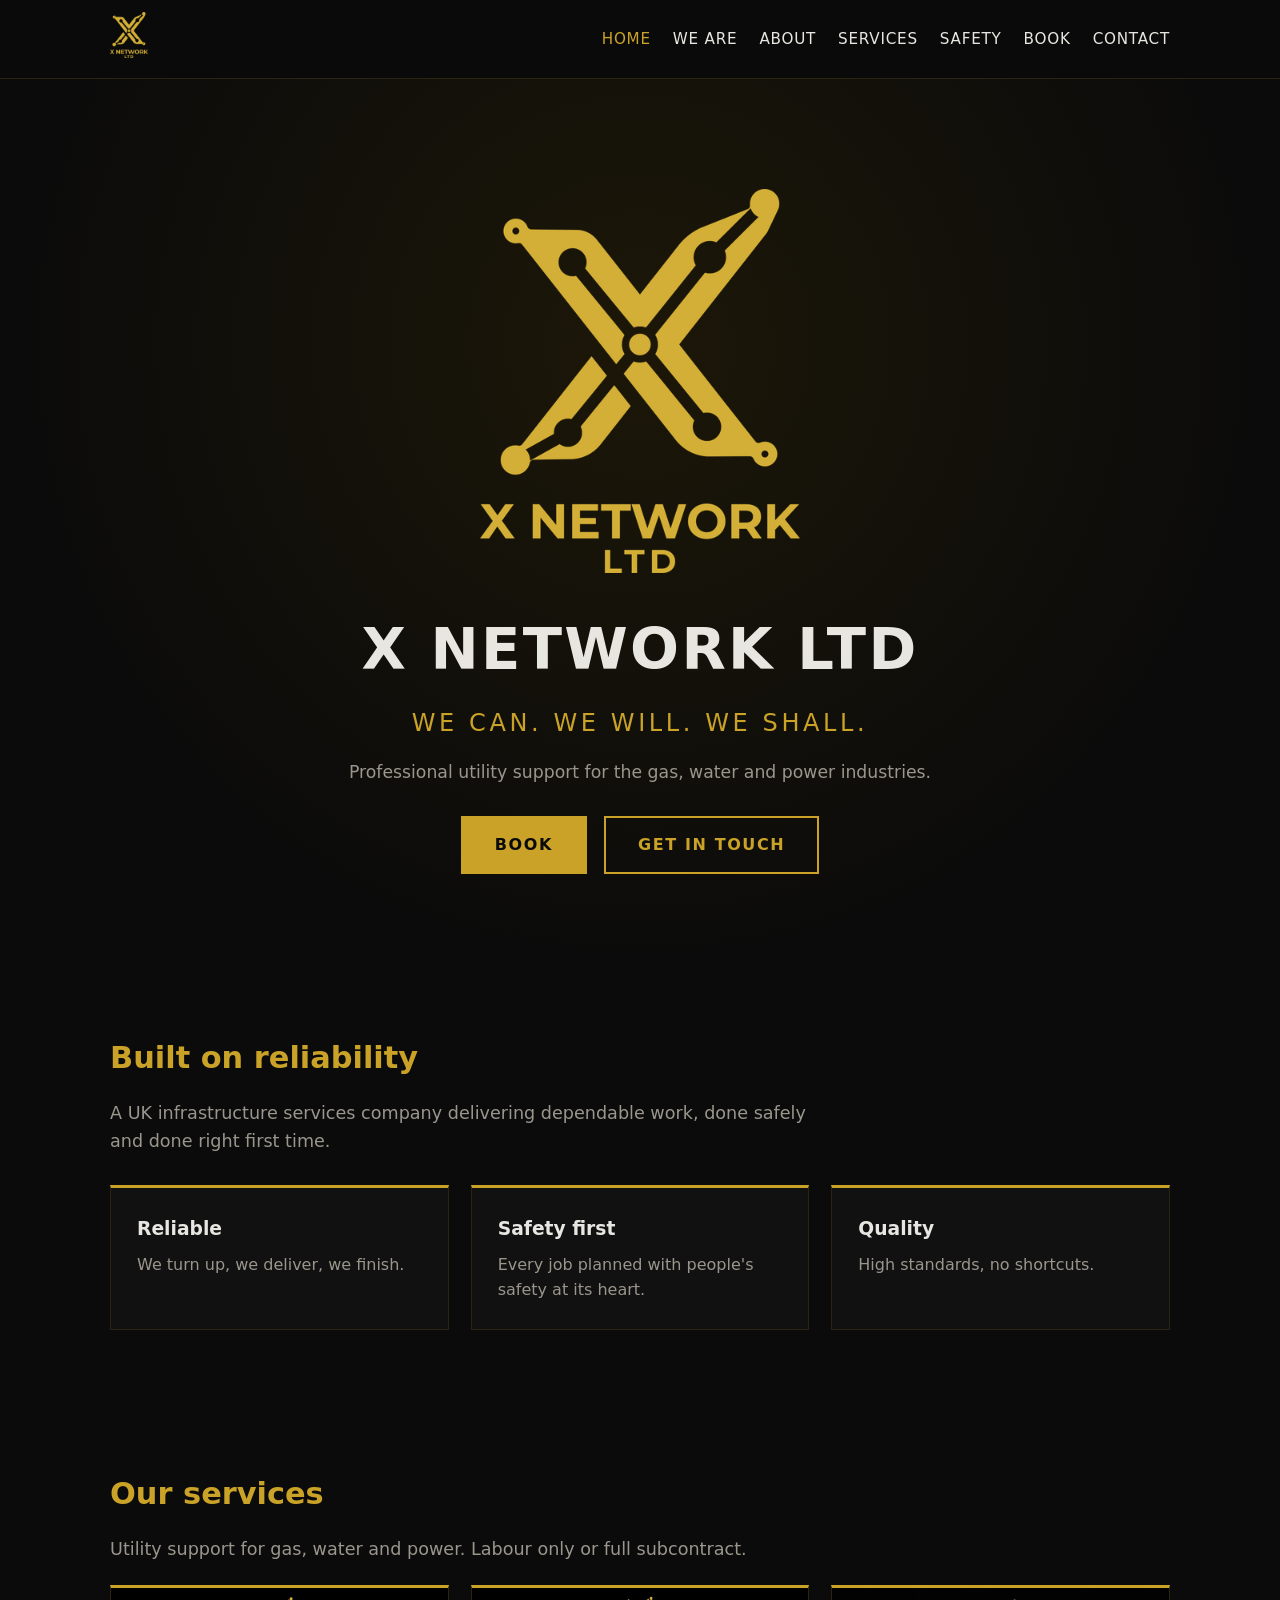
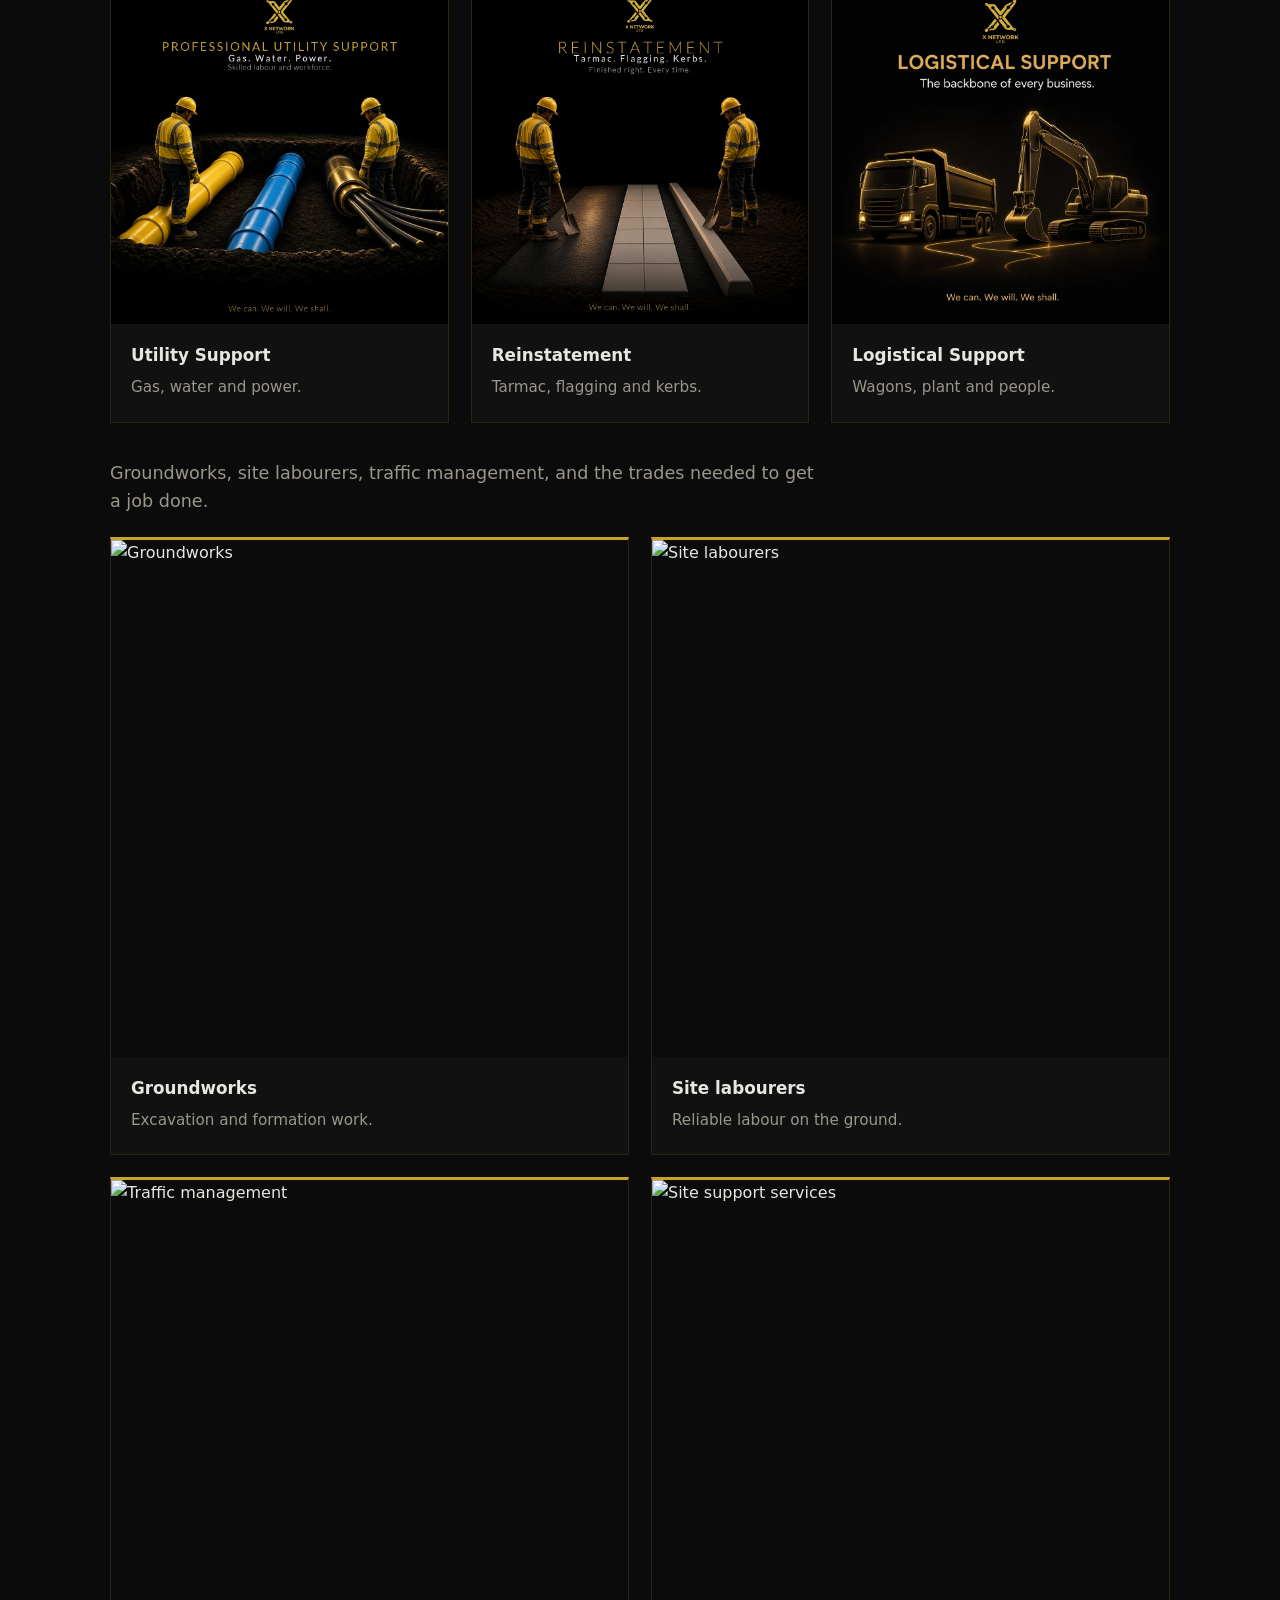
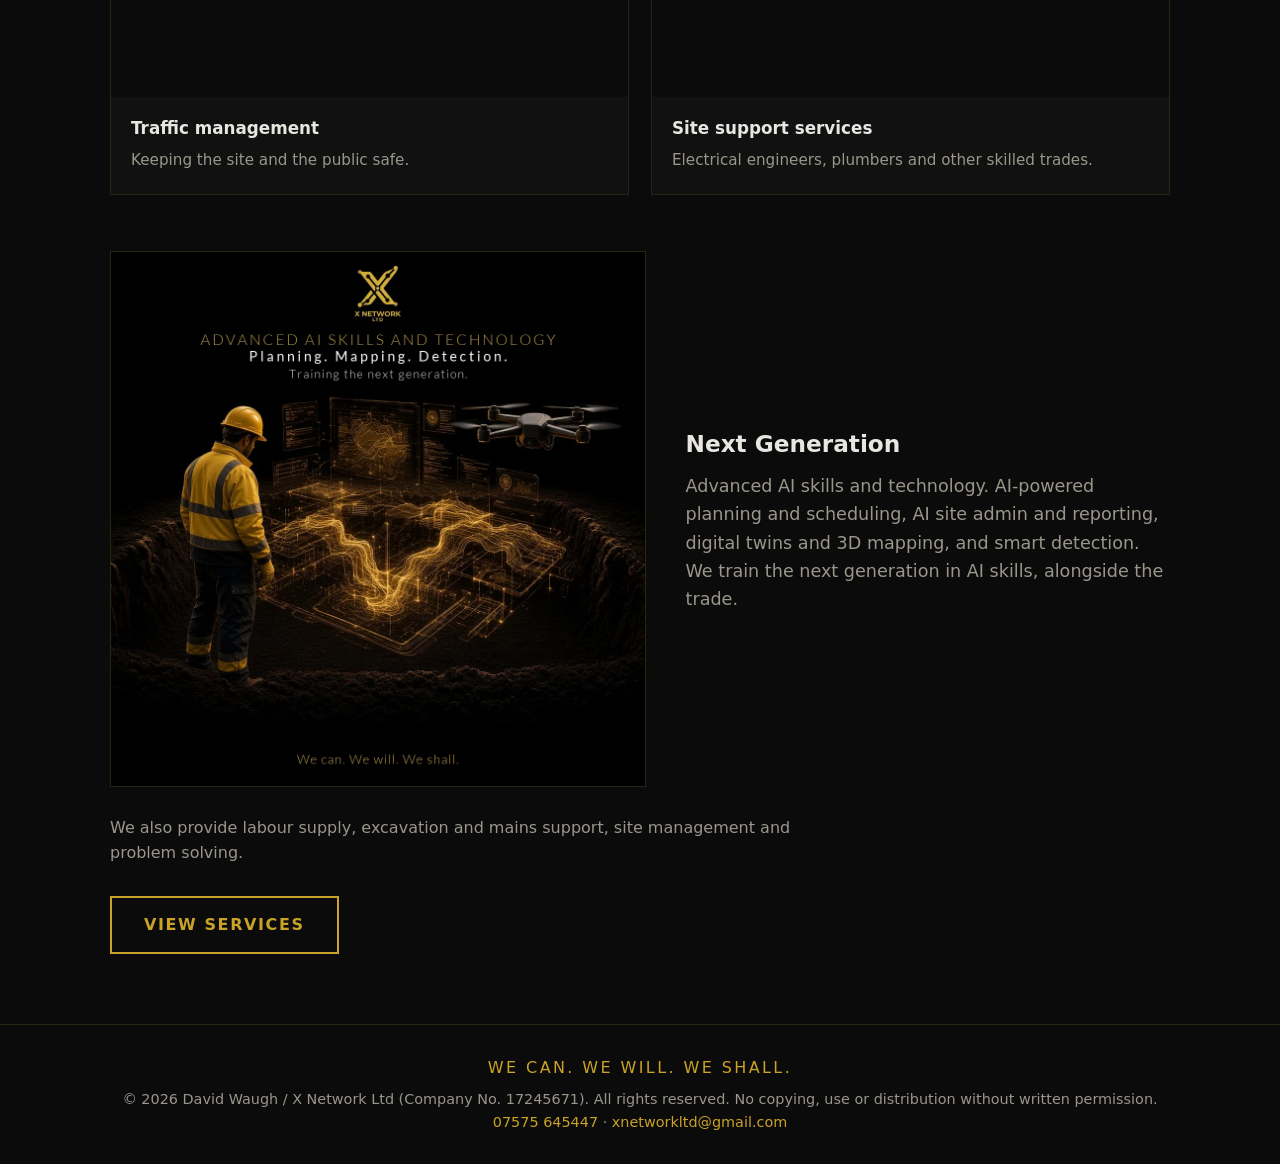
==== commit 2fe24651: "Add copyright footer to Home, About, Contact and Safety pages. Footer only. Do not merge to main unt" ====
--- a/index.html
+++ b/index.html
@@ -94,6 +94,7 @@
 <a class="btn" href="services.html">View services</a>
 </section>
 <footer><p class="motto">We can. We will. We shall.</p>
-<p>&copy; 2026 X Network Ltd &middot; <a href="tel:+447575645447">07575 645447</a> &middot; <a href="mailto:xnetworkltd@gmail.com">xnetworkltd@gmail.com</a></p></footer>
+<p class="copyright-notice">&copy; 2026 David Waugh / X Network Ltd (Company No. 17245671). All rights reserved. No copying, use or distribution without written permission.</p>
+<p><a href="tel:+447575645447">07575 645447</a> &middot; <a href="mailto:xnetworkltd@gmail.com">xnetworkltd@gmail.com</a></p></footer>
 </body>
 </html>
